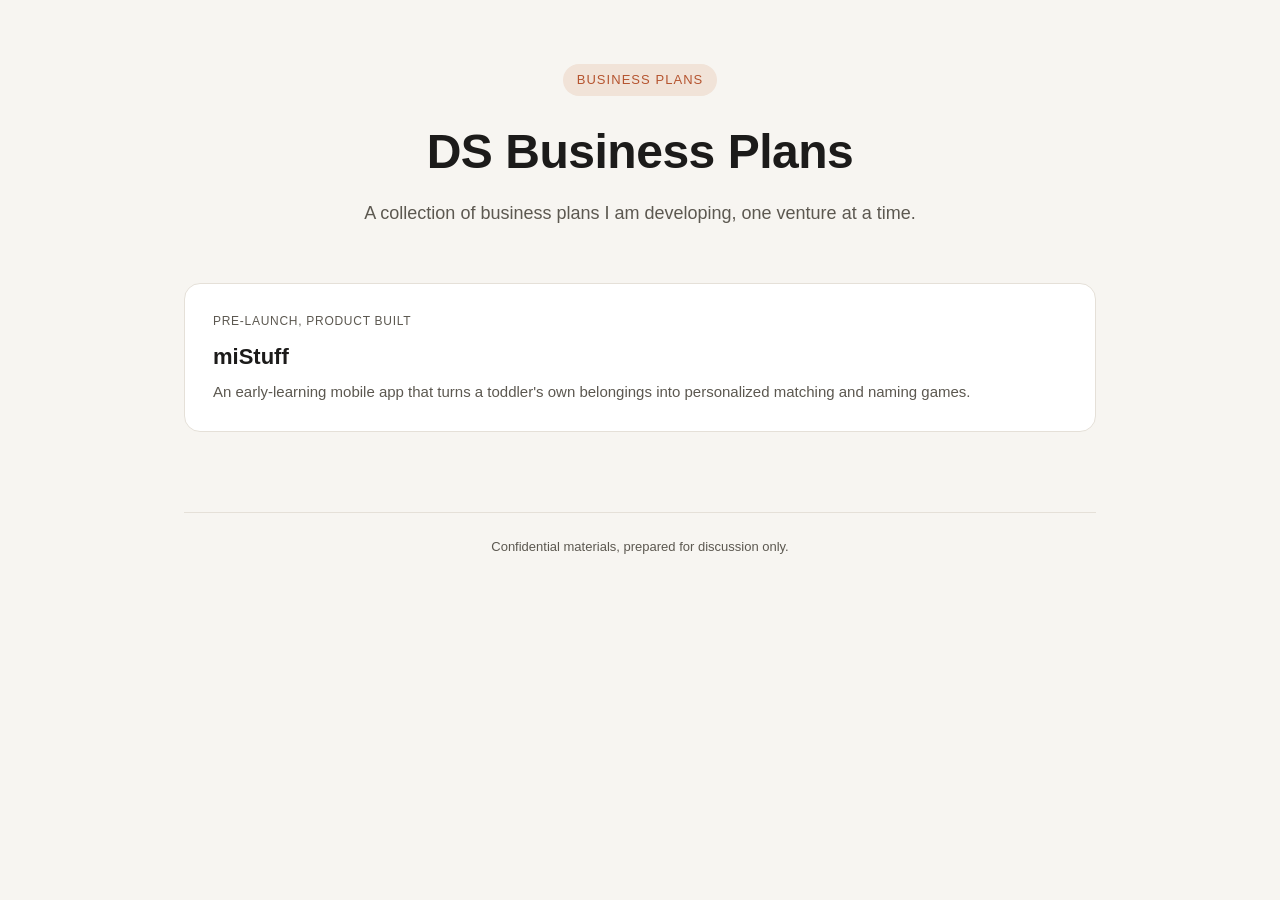
==== index.html @ 38514386 "Add business plans site with miStuff business plan" ====
<!DOCTYPE html>
<html lang="en">
<head>
<meta charset="UTF-8">
<meta name="viewport" content="width=device-width, initial-scale=1.0">
<title>Business Plans - DS Business Plans</title>
<style>
  :root{
    --bg:#f7f5f1;
    --card:#ffffff;
    --ink:#1c1b1a;
    --muted:#5c5850;
    --accent:#b5542f;
    --accent-soft:#f1e3d8;
    --line:#e5e0d8;
  }
  @media (prefers-color-scheme: dark){
    :root{
      --bg:#15140f;
      --card:#1f1d17;
      --ink:#f2efe8;
      --muted:#b3ab9e;
      --accent:#e08659;
      --accent-soft:#3a2a1f;
      --line:#33302a;
    }
  }
  :root[data-theme="light"]{
    --bg:#f7f5f1; --card:#ffffff; --ink:#1c1b1a; --muted:#5c5850;
    --accent:#b5542f; --accent-soft:#f1e3d8; --line:#e5e0d8;
  }
  :root[data-theme="dark"]{
    --bg:#15140f; --card:#1f1d17; --ink:#f2efe8; --muted:#b3ab9e;
    --accent:#e08659; --accent-soft:#3a2a1f; --line:#33302a;
  }
  *{box-sizing:border-box;}
  body{
    margin:0;
    background:var(--bg);
    color:var(--ink);
    font-family:-apple-system,BlinkMacSystemFont,"Segoe UI",Roboto,Helvetica,Arial,sans-serif;
    line-height:1.5;
  }
  .wrap{max-width:960px;margin:0 auto;padding:64px 24px 96px;}
  header.hero{text-align:center;margin-bottom:56px;}
  .badge{
    display:inline-block;
    font-size:13px;
    letter-spacing:.08em;
    text-transform:uppercase;
    color:var(--accent);
    background:var(--accent-soft);
    padding:6px 14px;
    border-radius:999px;
    margin-bottom:20px;
  }
  h1{font-size:clamp(32px,5vw,48px);margin:0 0 12px;letter-spacing:-0.01em;}
  .sub{color:var(--muted);font-size:18px;max-width:560px;margin:0 auto;}
  .grid{display:grid;gap:20px;grid-template-columns:repeat(auto-fit,minmax(260px,1fr));}
  a.plan-card{
    display:block;
    background:var(--card);
    border:1px solid var(--line);
    border-radius:16px;
    padding:28px;
    text-decoration:none;
    color:var(--ink);
    transition:transform .15s ease, border-color .15s ease;
  }
  a.plan-card:hover{transform:translateY(-2px);border-color:var(--accent);}
  .plan-card .status{
    font-size:12px;
    letter-spacing:.06em;
    text-transform:uppercase;
    color:var(--muted);
    margin-bottom:10px;
  }
  .plan-card h2{margin:0 0 8px;font-size:22px;}
  .plan-card p{margin:0;color:var(--muted);font-size:15px;}
  footer{
    margin-top:80px;
    text-align:center;
    color:var(--muted);
    font-size:13px;
    border-top:1px solid var(--line);
    padding-top:24px;
  }
</style>
</head>
<body>
<div class="wrap">
  <header class="hero">
    <span class="badge">Business Plans</span>
    <h1>DS Business Plans</h1>
    <p class="sub">A collection of business plans I am developing, one venture at a time.</p>
  </header>

  <div class="grid">
    <a class="plan-card" href="plans/mistuff/index.html">
      <div class="status">Pre-launch, product built</div>
      <h2>miStuff</h2>
      <p>An early-learning mobile app that turns a toddler's own belongings into personalized matching and naming games.</p>
    </a>
  </div>

  <footer>
    Confidential materials, prepared for discussion only.
  </footer>
</div>
</body>
</html>
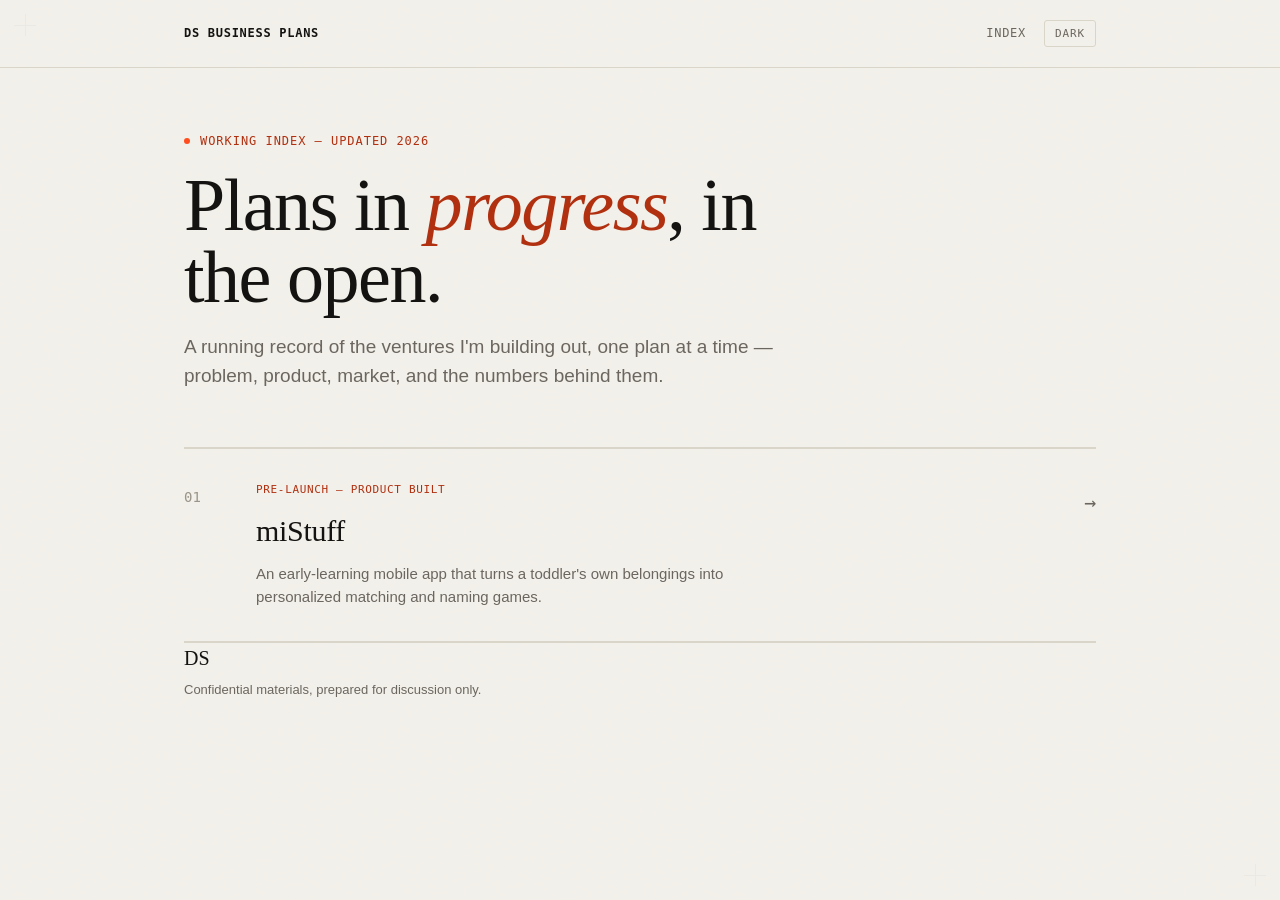
==== commit c793acec: "Redesign site as a dossier/ledger system instead of generic SaaS-card look Replace the rounded-card," ====
--- a/index.html
+++ b/index.html
@@ -3,109 +3,48 @@
 <head>
 <meta charset="UTF-8">
 <meta name="viewport" content="width=device-width, initial-scale=1.0">
-<title>Business Plans - DS Business Plans</title>
-<style>
-  :root{
-    --bg:#f7f5f1;
-    --card:#ffffff;
-    --ink:#1c1b1a;
-    --muted:#5c5850;
-    --accent:#b5542f;
-    --accent-soft:#f1e3d8;
-    --line:#e5e0d8;
-  }
-  @media (prefers-color-scheme: dark){
-    :root{
-      --bg:#15140f;
-      --card:#1f1d17;
-      --ink:#f2efe8;
-      --muted:#b3ab9e;
-      --accent:#e08659;
-      --accent-soft:#3a2a1f;
-      --line:#33302a;
-    }
-  }
-  :root[data-theme="light"]{
-    --bg:#f7f5f1; --card:#ffffff; --ink:#1c1b1a; --muted:#5c5850;
-    --accent:#b5542f; --accent-soft:#f1e3d8; --line:#e5e0d8;
-  }
-  :root[data-theme="dark"]{
-    --bg:#15140f; --card:#1f1d17; --ink:#f2efe8; --muted:#b3ab9e;
-    --accent:#e08659; --accent-soft:#3a2a1f; --line:#33302a;
-  }
-  *{box-sizing:border-box;}
-  body{
-    margin:0;
-    background:var(--bg);
-    color:var(--ink);
-    font-family:-apple-system,BlinkMacSystemFont,"Segoe UI",Roboto,Helvetica,Arial,sans-serif;
-    line-height:1.5;
-  }
-  .wrap{max-width:960px;margin:0 auto;padding:64px 24px 96px;}
-  header.hero{text-align:center;margin-bottom:56px;}
-  .badge{
-    display:inline-block;
-    font-size:13px;
-    letter-spacing:.08em;
-    text-transform:uppercase;
-    color:var(--accent);
-    background:var(--accent-soft);
-    padding:6px 14px;
-    border-radius:999px;
-    margin-bottom:20px;
-  }
-  h1{font-size:clamp(32px,5vw,48px);margin:0 0 12px;letter-spacing:-0.01em;}
-  .sub{color:var(--muted);font-size:18px;max-width:560px;margin:0 auto;}
-  .grid{display:grid;gap:20px;grid-template-columns:repeat(auto-fit,minmax(260px,1fr));}
-  a.plan-card{
-    display:block;
-    background:var(--card);
-    border:1px solid var(--line);
-    border-radius:16px;
-    padding:28px;
-    text-decoration:none;
-    color:var(--ink);
-    transition:transform .15s ease, border-color .15s ease;
-  }
-  a.plan-card:hover{transform:translateY(-2px);border-color:var(--accent);}
-  .plan-card .status{
-    font-size:12px;
-    letter-spacing:.06em;
-    text-transform:uppercase;
-    color:var(--muted);
-    margin-bottom:10px;
-  }
-  .plan-card h2{margin:0 0 8px;font-size:22px;}
-  .plan-card p{margin:0;color:var(--muted);font-size:15px;}
-  footer{
-    margin-top:80px;
-    text-align:center;
-    color:var(--muted);
-    font-size:13px;
-    border-top:1px solid var(--line);
-    padding-top:24px;
-  }
-</style>
+<title>DS Business Plans</title>
+<meta name="description" content="A working index of business plans in development.">
+<link rel="icon" href="data:image/svg+xml,%3Csvg xmlns='http://www.w3.org/2000/svg' viewBox='0 0 32 32'%3E%3Crect width='32' height='32' fill='%23141311'/%3E%3Cpath d='M8 24 L8 8 L16 8 Q24 8 24 16 Q24 24 16 24 Z' fill='none' stroke='%23ff4d1f' stroke-width='2'/%3E%3C/svg%3E">
+<link rel="stylesheet" href="assets/site.css">
 </head>
 <body>
+
+<header class="masthead">
+  <div class="wrap">
+    <a class="brand" href="index.html">DS Business Plans</a>
+    <nav>
+      <span>Index</span>
+      <button class="theme-toggle" data-theme-toggle type="button">Dark</button>
+    </nav>
+  </div>
+</header>
+
 <div class="wrap">
-  <header class="hero">
-    <span class="badge">Business Plans</span>
-    <h1>DS Business Plans</h1>
-    <p class="sub">A collection of business plans I am developing, one venture at a time.</p>
-  </header>
+  <div class="doc-header">
+    <div class="doc-id"><span class="dot"></span> Working index — updated 2026</div>
+    <h1 class="title">Plans in <em>progress</em>, in the open.</h1>
+    <p class="lede">A running record of the ventures I'm building out, one plan at a time — problem, product, market, and the numbers behind them.</p>
+  </div>
 
-  <div class="grid">
-    <a class="plan-card" href="plans/mistuff/index.html">
-      <div class="status">Pre-launch, product built</div>
-      <h2>miStuff</h2>
-      <p>An early-learning mobile app that turns a toddler's own belongings into personalized matching and naming games.</p>
+  <div class="index-list" data-reveal>
+    <a class="index-row" href="plans/mistuff/index.html">
+      <span class="n">01</span>
+      <span>
+        <span class="status">Pre-launch — product built</span>
+        <h2>miStuff</h2>
+        <p>An early-learning mobile app that turns a toddler's own belongings into personalized matching and naming games.</p>
+      </span>
+      <span class="arrow">→</span>
     </a>
   </div>
 
-  <footer>
-    Confidential materials, prepared for discussion only.
+  <footer class="site-footer">
+    <div class="mark">DS</div>
+    <div class="sub">Confidential materials, prepared for discussion only.</div>
   </footer>
 </div>
+
+<script src="assets/site.js"></script>
 </body>
 </html>
--- a/assets/site.css
+++ b/assets/site.css
@@ -0,0 +1,339 @@
+/* DS Business Plans — shared design system
+   A dossier/ledger aesthetic: hairlines, running numerals, monospace metadata.
+   Deliberately avoids soft pill badges, drop-shadow cards and gradient fills. */
+
+:root{
+  --paper:#f2f0ea;
+  --ink:#141311;
+  --muted:#6b6660;
+  --faint:#9a958a;
+  --line:#d9d5c9;
+  --surface:#ffffff;
+  --accent:#ff4d1f;
+  --accent-text:#b03010;
+  --accent-ink:#fff7f2;
+  --radius:3px;
+  --font-display:ui-serif,"Iowan Old Style","Palatino Linotype","Book Antiqua",Georgia,serif;
+  --font-body:-apple-system,BlinkMacSystemFont,"Segoe UI",Helvetica,Arial,sans-serif;
+  --font-mono:ui-monospace,"SF Mono","Cascadia Mono","Roboto Mono",Menlo,Consolas,monospace;
+  color-scheme:light;
+}
+@media (prefers-color-scheme:dark){
+  :root{
+    --paper:#0b0b0a; --ink:#f0eee7; --muted:#8e897d; --faint:#5c584e;
+    --line:#28251f; --surface:#131210; --accent:#ff6a3d; --accent-text:#ff6a3d; --accent-ink:#1a0d07;
+    color-scheme:dark;
+  }
+}
+:root[data-theme="light"]{
+  --paper:#f2f0ea; --ink:#141311; --muted:#6b6660; --faint:#9a958a;
+  --line:#d9d5c9; --surface:#ffffff; --accent:#ff4d1f; --accent-text:#b03010; --accent-ink:#fff7f2;
+  color-scheme:light;
+}
+:root[data-theme="dark"]{
+  --paper:#0b0b0a; --ink:#f0eee7; --muted:#8e897d; --faint:#5c584e;
+  --line:#28251f; --surface:#131210; --accent:#ff6a3d; --accent-text:#ff6a3d; --accent-ink:#1a0d07;
+  color-scheme:dark;
+}
+
+*{box-sizing:border-box;}
+html{-webkit-text-size-adjust:100%;}
+body{
+  margin:0;
+  background-color:var(--paper);
+  background-image:url("data:image/svg+xml,%3Csvg xmlns='http://www.w3.org/2000/svg' width='180' height='180'%3E%3Cfilter id='n'%3E%3CfeTurbulence type='fractalNoise' baseFrequency='0.85' numOctaves='2' stitchTiles='stitch'/%3E%3CfeColorMatrix type='matrix' values='0 0 0 0 0 0 0 0 0 0 0 0 0 0 0 0 0 0 0.045 0'/%3E%3C/filter%3E%3Crect width='100%25' height='100%25' filter='url(%23n)'/%3E%3C/svg%3E");
+  background-blend-mode:overlay;
+  color:var(--ink);
+  font-family:var(--font-body);
+  line-height:1.55;
+  -webkit-font-smoothing:antialiased;
+}
+body::before,body::after{
+  content:"";
+  position:fixed;
+  width:22px;height:22px;
+  pointer-events:none;
+  z-index:80;
+  mix-blend-mode:difference;
+  background:
+    linear-gradient(var(--ink),var(--ink)) center/100% 1px no-repeat,
+    linear-gradient(90deg,var(--ink),var(--ink)) center/1px 100% no-repeat;
+  opacity:.35;
+}
+body::before{top:14px;left:14px;}
+body::after{bottom:14px;right:14px;}
+@media (max-width:640px){ body::before,body::after{display:none;} }
+
+a{color:inherit;}
+::selection{background:var(--accent);color:var(--accent-ink);}
+
+.wrap{max-width:960px;margin:0 auto;padding:0 24px;}
+
+/* ---------- masthead ---------- */
+.masthead{
+  border-bottom:1px solid var(--line);
+}
+.masthead .wrap{
+  display:flex;align-items:center;justify-content:space-between;gap:16px;
+  padding-top:20px;padding-bottom:20px;
+  font-family:var(--font-mono);font-size:12px;letter-spacing:.06em;text-transform:uppercase;
+  color:var(--muted);
+}
+.masthead .brand{color:var(--ink);text-decoration:none;font-weight:600;}
+.masthead .brand:hover{color:var(--accent-text);}
+.masthead nav{display:flex;align-items:center;gap:18px;}
+.masthead nav a{text-decoration:none;color:var(--muted);}
+.masthead nav a:hover{color:var(--accent-text);}
+
+.theme-toggle{
+  font-family:var(--font-mono);font-size:11px;letter-spacing:.08em;text-transform:uppercase;
+  background:none;border:1px solid var(--line);color:var(--muted);
+  padding:6px 10px;border-radius:var(--radius);cursor:pointer;
+}
+.theme-toggle:hover{border-color:var(--accent-text);color:var(--accent-text);}
+
+/* ---------- doc header / hero ---------- */
+.doc-header{padding:64px 0 56px;border-bottom:1px solid var(--line);}
+.doc-id{
+  font-family:var(--font-mono);font-size:12px;letter-spacing:.08em;text-transform:uppercase;
+  color:var(--accent-text);margin-bottom:18px;display:flex;gap:10px;align-items:center;flex-wrap:wrap;
+}
+.doc-id .dot{width:6px;height:6px;background:var(--accent);border-radius:50%;display:inline-block;}
+h1.title{
+  font-family:var(--font-display);
+  font-weight:500;
+  font-size:clamp(38px,7vw,74px);
+  line-height:.98;
+  letter-spacing:-0.02em;
+  margin:0 0 18px;
+  max-width:16ch;
+}
+h1.title em{font-style:italic;color:var(--accent-text);}
+.lede{
+  font-size:clamp(16px,2vw,19px);color:var(--muted);max-width:56ch;margin:0;
+}
+.tagline{
+  font-family:var(--font-display);font-style:italic;font-weight:400;
+  font-size:clamp(19px,2.6vw,25px);margin:20px 0 16px;color:var(--ink);
+}
+.meta-row{
+  display:flex;flex-wrap:wrap;gap:8px 22px;margin-top:28px;
+  font-family:var(--font-mono);font-size:12px;color:var(--muted);letter-spacing:.02em;
+}
+.meta-row span{white-space:nowrap;}
+
+/* ---------- index list (homepage) ---------- */
+.index-list{border-top:1px solid var(--line);}
+a.index-row{
+  display:grid;grid-template-columns:52px 1fr auto;gap:20px;align-items:start;
+  padding:32px 0;border-bottom:1px solid var(--line);
+  text-decoration:none;color:var(--ink);
+  transition:background-color .15s ease, padding-left .15s ease;
+}
+a.index-row:hover{background:var(--surface);padding-left:8px;}
+a.index-row .n{
+  font-family:var(--font-mono);color:var(--faint);font-size:14px;padding-top:6px;
+}
+a.index-row h2{
+  font-family:var(--font-display);font-weight:500;font-size:clamp(22px,3vw,30px);
+  margin:0 0 8px;letter-spacing:-0.01em;
+}
+a.index-row .status{
+  font-family:var(--font-mono);font-size:11px;letter-spacing:.06em;text-transform:uppercase;
+  color:var(--accent-text);margin-bottom:10px;display:block;
+}
+a.index-row p{margin:0;color:var(--muted);font-size:15px;max-width:60ch;}
+a.index-row .arrow{
+  font-family:var(--font-mono);color:var(--muted);font-size:20px;padding-top:6px;
+  transition:transform .15s ease;
+}
+a.index-row:hover .arrow{transform:translateX(4px);color:var(--accent-text);}
+
+/* ---------- back link ---------- */
+a.back{
+  font-family:var(--font-mono);font-size:12px;letter-spacing:.05em;text-transform:uppercase;
+  color:var(--muted);text-decoration:none;display:inline-flex;gap:8px;align-items:center;
+}
+a.back:hover{color:var(--accent-text);}
+
+/* ---------- stat strip ---------- */
+.stat-strip{
+  display:grid;grid-template-columns:repeat(auto-fit,minmax(160px,1fr));
+  border-top:1px solid var(--line);border-bottom:1px solid var(--line);
+  margin:0;
+}
+.stat-strip .stat{
+  padding:24px 20px;border-left:1px solid var(--line);
+}
+.stat-strip .stat:first-child{border-left:none;}
+.stat .num{font-family:var(--font-display);font-size:26px;color:var(--accent-text);}
+.stat .label{font-size:12.5px;color:var(--muted);margin-top:8px;line-height:1.4;}
+
+/* ---------- numbered sections ---------- */
+.doc{counter-reset:sec;}
+.doc > section{
+  counter-increment:sec;
+  display:grid;grid-template-columns:64px 1fr;gap:28px;
+  padding:56px 0;border-bottom:1px solid var(--line);
+}
+.doc > section::before{
+  content:counter(sec,decimal-leading-zero);
+  font-family:var(--font-mono);font-size:13px;color:var(--faint);
+  padding-top:6px;
+}
+@media (max-width:680px){
+  .doc > section{grid-template-columns:1fr;gap:12px;}
+  .doc > section::before{padding-top:0;}
+}
+.kicker{
+  font-family:var(--font-mono);font-size:12px;letter-spacing:.08em;text-transform:uppercase;
+  color:var(--accent-text);margin-bottom:10px;
+}
+section > h2{
+  font-family:var(--font-display);font-weight:500;
+  font-size:clamp(23px,3.2vw,32px);margin:0 0 18px;letter-spacing:-0.01em;max-width:22ch;
+}
+section > p.intro{color:var(--muted);font-size:16px;max-width:70ch;margin-bottom:26px;}
+
+/* ---------- plain hairline grid (replaces shadow cards) ---------- */
+.grid-plain{
+  display:grid;grid-template-columns:repeat(auto-fit,minmax(230px,1fr));
+  border-top:1px solid var(--line);border-left:1px solid var(--line);
+}
+.grid-plain .cell{
+  border-right:1px solid var(--line);border-bottom:1px solid var(--line);
+  padding:22px 24px;
+}
+.grid-plain .cell h3{
+  font-family:var(--font-mono);font-size:12.5px;letter-spacing:.03em;text-transform:uppercase;
+  color:var(--ink);margin:0 0 10px;
+}
+.grid-plain .cell p{margin:0;color:var(--muted);font-size:14.5px;}
+
+/* ---------- numbered steps / timeline ---------- */
+.steps{border-top:1px solid var(--line);}
+.step{
+  display:grid;grid-template-columns:40px 1fr;gap:18px;
+  padding:22px 0;border-bottom:1px solid var(--line);
+}
+.step .n{
+  font-family:var(--font-mono);font-size:13px;color:var(--accent-text);padding-top:2px;
+}
+.step h3{margin:0 0 6px;font-size:16px;font-weight:600;}
+.step p{margin:0;color:var(--muted);font-size:14.5px;}
+
+.callout{
+  border-left:2px solid var(--accent);
+  padding:4px 0 4px 20px;
+  font-size:14.5px;color:var(--ink);margin-top:24px;
+}
+.callout strong{
+  font-family:var(--font-mono);font-size:11px;letter-spacing:.05em;text-transform:uppercase;
+  color:var(--accent-text);display:block;margin-bottom:6px;
+}
+
+/* ---------- tables ---------- */
+.table-scroll{overflow-x:auto;border:1px solid var(--line);}
+table{width:100%;border-collapse:collapse;font-size:14px;background:var(--surface);}
+th,td{padding:13px 16px;text-align:left;border-bottom:1px solid var(--line);white-space:nowrap;}
+th{
+  font-family:var(--font-mono);font-size:11px;letter-spacing:.05em;text-transform:uppercase;
+  font-weight:600;color:var(--muted);border-bottom:1px solid var(--line);
+}
+tr:last-child td{border-bottom:none;}
+td:first-child,th:first-child{padding-left:20px;}
+.note{font-size:13px;color:var(--muted);margin-top:16px;}
+
+/* ---------- pricing ---------- */
+.pricing-grid{
+  display:grid;grid-template-columns:repeat(auto-fit,minmax(230px,1fr));
+  border-top:1px solid var(--line);border-left:1px solid var(--line);
+}
+.price-card{
+  border-right:1px solid var(--line);border-bottom:1px solid var(--line);
+  padding:26px 24px;position:relative;
+}
+.price-card.featured{box-shadow:inset 0 2px 0 0 var(--accent);}
+.price-card .tag{
+  font-family:var(--font-mono);font-size:10.5px;letter-spacing:.06em;text-transform:uppercase;
+  color:var(--accent-text);margin-bottom:12px;display:block;
+}
+.price-card h3{margin:0 0 4px;font-size:17px;font-family:var(--font-display);font-weight:500;}
+.price-card .price{font-family:var(--font-mono);font-size:18px;margin-bottom:16px;color:var(--ink);}
+.price-card ul{margin:0 0 16px;padding-left:0;list-style:none;color:var(--muted);font-size:13.5px;}
+.price-card ul li{margin-bottom:8px;padding-left:16px;position:relative;}
+.price-card ul li::before{content:"—";position:absolute;left:0;color:var(--faint);}
+.price-card .goal{font-size:12.5px;color:var(--muted);border-top:1px solid var(--line);padding-top:12px;}
+
+/* ---------- go-to-market columns ---------- */
+.gtm-cols{display:grid;grid-template-columns:repeat(auto-fit,minmax(260px,1fr));gap:32px;}
+.gtm-cols h3{
+  font-family:var(--font-mono);font-size:12px;letter-spacing:.05em;text-transform:uppercase;
+  margin:0 0 14px;color:var(--accent-text);
+}
+.gtm-cols ul{margin:0;padding-left:0;list-style:none;color:var(--muted);font-size:14.5px;}
+.gtm-cols ul li{margin-bottom:12px;padding-left:16px;position:relative;}
+.gtm-cols ul li::before{content:"—";position:absolute;left:0;color:var(--faint);}
+
+.metrics-grid{
+  display:grid;grid-template-columns:repeat(auto-fit,minmax(160px,1fr));
+  margin-top:32px;border-top:1px solid var(--line);
+}
+.metric{padding:18px 0;border-bottom:1px solid var(--line);}
+.metric .label{
+  font-family:var(--font-mono);font-size:11.5px;letter-spacing:.04em;text-transform:uppercase;
+  color:var(--accent-text);margin-bottom:6px;
+}
+.metric p{margin:0;font-size:13.5px;color:var(--muted);}
+
+/* ---------- roadmap ---------- */
+.roadmap{position:relative;border-left:1px solid var(--line);margin-left:6px;}
+.phase{padding:4px 0 32px 28px;position:relative;}
+.phase::before{
+  content:"";position:absolute;left:-5px;top:6px;width:9px;height:9px;
+  background:var(--paper);border:1px solid var(--accent);border-radius:50%;
+}
+.phase .when{
+  font-family:var(--font-mono);font-weight:600;color:var(--accent-text);font-size:13px;
+}
+.phase .status-tag{font-size:11.5px;color:var(--muted);margin-left:10px;text-transform:uppercase;letter-spacing:.04em;}
+.phase h3{margin:8px 0 6px;font-size:16px;}
+.phase p{margin:0;color:var(--muted);font-size:14.5px;}
+
+/* ---------- risks ---------- */
+.risk-grid{border-top:1px solid var(--line);}
+.risk{padding:22px 0;border-bottom:1px solid var(--line);}
+.risk h3{margin:0 0 8px;font-size:16px;display:flex;gap:12px;align-items:baseline;flex-wrap:wrap;}
+.risk .sev{
+  font-family:var(--font-mono);font-size:10.5px;font-weight:600;letter-spacing:.04em;
+  color:var(--accent-text);text-transform:uppercase;
+}
+.risk .sev::before{content:"[ ";}
+.risk .sev::after{content:" ]";}
+.risk p{margin:0;color:var(--muted);font-size:14.5px;}
+
+.bottom-line{
+  border-top:2px solid var(--accent);padding-top:22px;font-size:16px;margin-top:8px;
+}
+.bottom-line strong{
+  font-family:var(--font-mono);font-size:11px;letter-spacing:.05em;text-transform:uppercase;
+  color:var(--accent-text);display:block;margin-bottom:8px;
+}
+
+/* ---------- footer ---------- */
+footer.site-footer{border-top:1px solid var(--line);margin-top:0;}
+footer.site-footer .wrap{padding:40px 24px 56px;}
+footer.site-footer .mark{
+  font-family:var(--font-display);font-size:20px;margin-bottom:6px;
+}
+footer.site-footer .sub{color:var(--muted);font-size:13px;}
+footer.site-footer .fine{
+  max-width:70ch;font-size:12px;line-height:1.7;color:var(--faint);margin-top:20px;
+  font-family:var(--font-mono);
+}
+
+/* ---------- scroll reveal ---------- */
+@media (prefers-reduced-motion:no-preference){
+  [data-reveal]{transform:translateY(10px);transition:transform .5s ease;}
+  [data-reveal].in-view{transform:none;}
+}
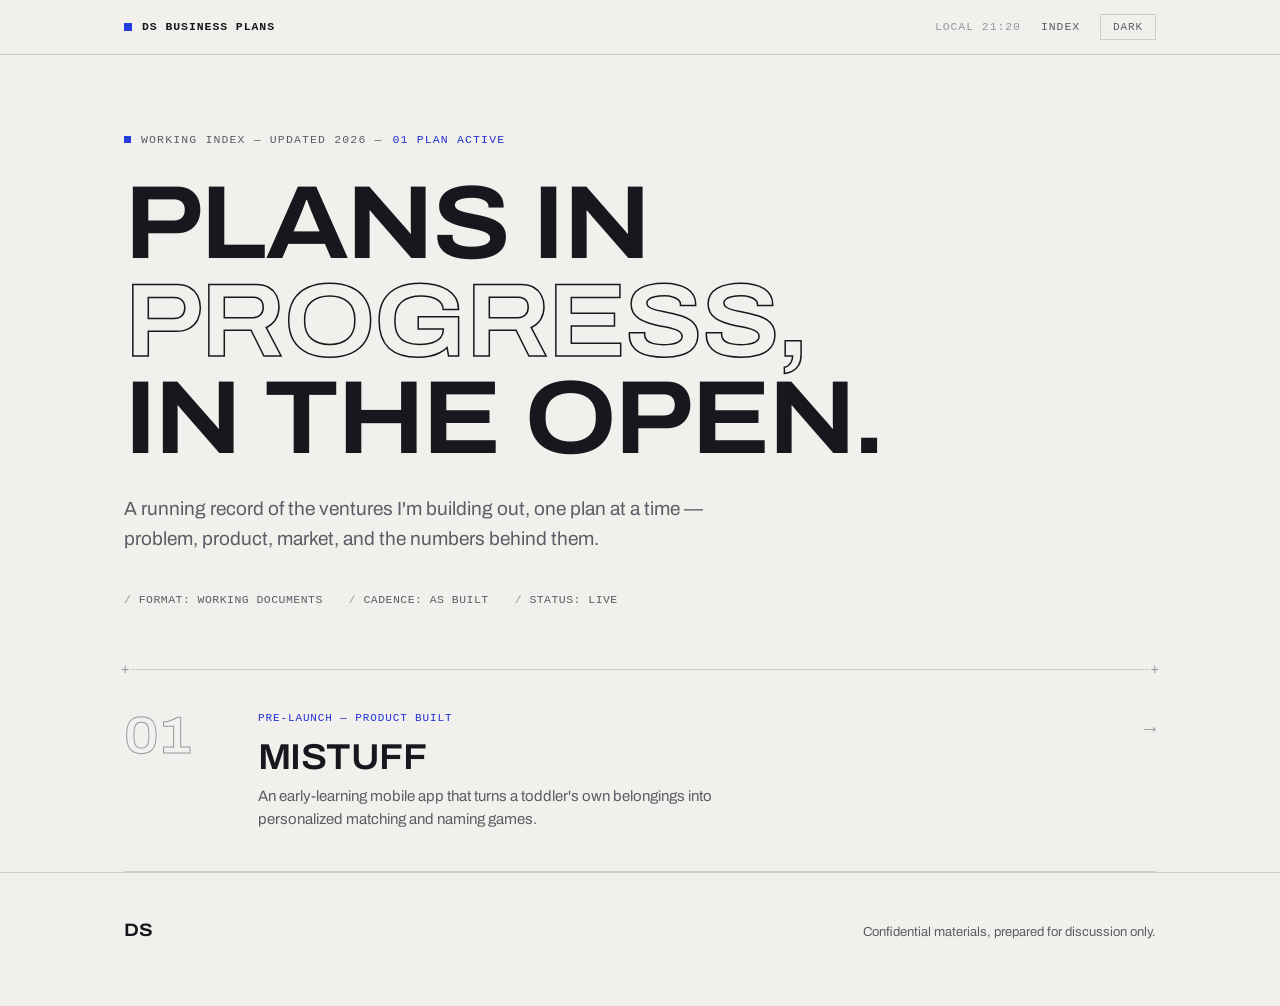
==== commit 998d888e: "Redesign site with a precision-instrument aesthetic Replace the paper-dossier look with a forward-le" ====
--- a/index.html
+++ b/index.html
@@ -5,15 +5,21 @@
 <meta name="viewport" content="width=device-width, initial-scale=1.0">
 <title>DS Business Plans</title>
 <meta name="description" content="A working index of business plans in development.">
-<link rel="icon" href="data:image/svg+xml,%3Csvg xmlns='http://www.w3.org/2000/svg' viewBox='0 0 32 32'%3E%3Crect width='32' height='32' fill='%23141311'/%3E%3Cpath d='M8 24 L8 8 L16 8 Q24 8 24 16 Q24 24 16 24 Z' fill='none' stroke='%23ff4d1f' stroke-width='2'/%3E%3C/svg%3E">
+<link rel="icon" href="data:image/svg+xml,%3Csvg xmlns='http://www.w3.org/2000/svg' viewBox='0 0 32 32'%3E%3Crect width='32' height='32' fill='%23101116'/%3E%3Cpath d='M8 24 L8 8 L16 8 Q24 8 24 16 Q24 24 16 24 Z' fill='none' stroke='%237f8bff' stroke-width='2'/%3E%3C/svg%3E">
+<link rel="preconnect" href="https://fonts.googleapis.com">
+<link rel="preconnect" href="https://fonts.gstatic.com" crossorigin>
+<link rel="stylesheet" href="https://fonts.googleapis.com/css2?family=Archivo:ital,wdth,wght@0,62..125,100..900;1,62..125,100..900&display=swap">
 <link rel="stylesheet" href="assets/site.css">
 </head>
 <body>
+
+<div class="progress" aria-hidden="true"></div>
 
 <header class="masthead">
   <div class="wrap">
     <a class="brand" href="index.html">DS Business Plans</a>
     <nav>
+      <span class="clock" data-clock aria-hidden="true"></span>
       <span>Index</span>
       <button class="theme-toggle" data-theme-toggle type="button">Dark</button>
     </nav>
@@ -22,28 +28,35 @@
 
 <div class="wrap">
   <div class="doc-header">
-    <div class="doc-id"><span class="dot"></span> Working index — updated 2026</div>
-    <h1 class="title">Plans in <em>progress</em>, in the open.</h1>
+    <div class="doc-id"><span class="dot"></span> Working index — updated 2026 — <em>01 plan active</em></div>
+    <h1 class="title">Plans in <span class="ghost">progress,</span> in the open.</h1>
     <p class="lede">A running record of the ventures I'm building out, one plan at a time — problem, product, market, and the numbers behind them.</p>
+    <div class="meta-row">
+      <span>Format: working documents</span>
+      <span>Cadence: as built</span>
+      <span>Status: live</span>
+    </div>
   </div>
 
   <div class="index-list" data-reveal>
     <a class="index-row" href="plans/mistuff/index.html">
-      <span class="n">01</span>
+      <span class="n" aria-hidden="true">01</span>
       <span>
         <span class="status">Pre-launch — product built</span>
         <h2>miStuff</h2>
         <p>An early-learning mobile app that turns a toddler's own belongings into personalized matching and naming games.</p>
       </span>
-      <span class="arrow">→</span>
+      <span class="arrow" aria-hidden="true">→</span>
     </a>
   </div>
+</div>
 
-  <footer class="site-footer">
+<footer class="site-footer">
+  <div class="wrap">
     <div class="mark">DS</div>
     <div class="sub">Confidential materials, prepared for discussion only.</div>
-  </footer>
-</div>
+  </div>
+</footer>
 
 <script src="assets/site.js"></script>
 </body>
--- a/assets/site.css
+++ b/assets/site.css
@@ -1,248 +1,386 @@
-/* DS Business Plans — shared design system
-   A dossier/ledger aesthetic: hairlines, running numerals, monospace metadata.
-   Deliberately avoids soft pill badges, drop-shadow cards and gradient fills. */
+/* DS Business Plans — design system v3
+   "Instrument" aesthetic: bone/graphite surfaces, one ultramarine signal color,
+   width-axis grotesk display type, hairline structure, monospace telemetry.
+   No gradients-as-decoration, no drop-shadow cards, no pills, no emoji. */
 
 :root{
-  --paper:#f2f0ea;
-  --ink:#141311;
-  --muted:#6b6660;
-  --faint:#9a958a;
-  --line:#d9d5c9;
-  --surface:#ffffff;
-  --accent:#ff4d1f;
-  --accent-text:#b03010;
-  --accent-ink:#fff7f2;
-  --radius:3px;
-  --font-display:ui-serif,"Iowan Old Style","Palatino Linotype","Book Antiqua",Georgia,serif;
-  --font-body:-apple-system,BlinkMacSystemFont,"Segoe UI",Helvetica,Arial,sans-serif;
+  --bg:oklch(95.5% 0.006 95);
+  --ink:oklch(21% 0.012 275);
+  --muted:oklch(48% 0.014 275);
+  --faint:oklch(68% 0.012 275);
+  --line:color-mix(in oklab, oklch(21% 0.012 275) 16%, transparent);
+  --surface:oklch(98% 0.004 95);
+  --accent:oklch(47% 0.24 268);
+  --accent-text:oklch(44% 0.24 268);
+  --accent-contrast:oklch(97% 0.01 268);
+  --font-display:"Archivo",-apple-system,BlinkMacSystemFont,"Segoe UI",Helvetica,Arial,sans-serif;
+  --font-body:"Archivo",-apple-system,BlinkMacSystemFont,"Segoe UI",Helvetica,Arial,sans-serif;
   --font-mono:ui-monospace,"SF Mono","Cascadia Mono","Roboto Mono",Menlo,Consolas,monospace;
   color-scheme:light;
 }
 @media (prefers-color-scheme:dark){
   :root{
-    --paper:#0b0b0a; --ink:#f0eee7; --muted:#8e897d; --faint:#5c584e;
-    --line:#28251f; --surface:#131210; --accent:#ff6a3d; --accent-text:#ff6a3d; --accent-ink:#1a0d07;
+    --bg:oklch(17% 0.012 272);
+    --ink:oklch(92% 0.006 95);
+    --muted:oklch(66% 0.012 275);
+    --faint:oklch(46% 0.012 275);
+    --line:color-mix(in oklab, oklch(92% 0.006 95) 16%, transparent);
+    --surface:oklch(21% 0.012 272);
+    --accent:oklch(66% 0.19 272);
+    --accent-text:oklch(72% 0.16 272);
+    --accent-contrast:oklch(15% 0.02 272);
     color-scheme:dark;
   }
 }
 :root[data-theme="light"]{
-  --paper:#f2f0ea; --ink:#141311; --muted:#6b6660; --faint:#9a958a;
-  --line:#d9d5c9; --surface:#ffffff; --accent:#ff4d1f; --accent-text:#b03010; --accent-ink:#fff7f2;
+  --bg:oklch(95.5% 0.006 95);
+  --ink:oklch(21% 0.012 275);
+  --muted:oklch(48% 0.014 275);
+  --faint:oklch(68% 0.012 275);
+  --line:color-mix(in oklab, oklch(21% 0.012 275) 16%, transparent);
+  --surface:oklch(98% 0.004 95);
+  --accent:oklch(47% 0.24 268);
+  --accent-text:oklch(44% 0.24 268);
+  --accent-contrast:oklch(97% 0.01 268);
   color-scheme:light;
 }
 :root[data-theme="dark"]{
-  --paper:#0b0b0a; --ink:#f0eee7; --muted:#8e897d; --faint:#5c584e;
-  --line:#28251f; --surface:#131210; --accent:#ff6a3d; --accent-text:#ff6a3d; --accent-ink:#1a0d07;
+  --bg:oklch(17% 0.012 272);
+  --ink:oklch(92% 0.006 95);
+  --muted:oklch(66% 0.012 275);
+  --faint:oklch(46% 0.012 275);
+  --line:color-mix(in oklab, oklch(92% 0.006 95) 16%, transparent);
+  --surface:oklch(21% 0.012 272);
+  --accent:oklch(66% 0.19 272);
+  --accent-text:oklch(72% 0.16 272);
+  --accent-contrast:oklch(15% 0.02 272);
   color-scheme:dark;
 }
 
+@view-transition{ navigation:auto; }
+
 *{box-sizing:border-box;}
-html{-webkit-text-size-adjust:100%;}
+html{-webkit-text-size-adjust:100%;scroll-behavior:smooth;}
+@media (prefers-reduced-motion:reduce){ html{scroll-behavior:auto;} }
 body{
   margin:0;
-  background-color:var(--paper);
-  background-image:url("data:image/svg+xml,%3Csvg xmlns='http://www.w3.org/2000/svg' width='180' height='180'%3E%3Cfilter id='n'%3E%3CfeTurbulence type='fractalNoise' baseFrequency='0.85' numOctaves='2' stitchTiles='stitch'/%3E%3CfeColorMatrix type='matrix' values='0 0 0 0 0 0 0 0 0 0 0 0 0 0 0 0 0 0 0.045 0'/%3E%3C/filter%3E%3Crect width='100%25' height='100%25' filter='url(%23n)'/%3E%3C/svg%3E");
-  background-blend-mode:overlay;
+  background:var(--bg);
   color:var(--ink);
   font-family:var(--font-body);
+  font-size:15.5px;
   line-height:1.55;
   -webkit-font-smoothing:antialiased;
-}
-body::before,body::after{
-  content:"";
-  position:fixed;
-  width:22px;height:22px;
-  pointer-events:none;
-  z-index:80;
-  mix-blend-mode:difference;
-  background:
-    linear-gradient(var(--ink),var(--ink)) center/100% 1px no-repeat,
-    linear-gradient(90deg,var(--ink),var(--ink)) center/1px 100% no-repeat;
-  opacity:.35;
-}
-body::before{top:14px;left:14px;}
-body::after{bottom:14px;right:14px;}
-@media (max-width:640px){ body::before,body::after{display:none;} }
-
+  text-rendering:optimizeLegibility;
+}
 a{color:inherit;}
-::selection{background:var(--accent);color:var(--accent-ink);}
-
-.wrap{max-width:960px;margin:0 auto;padding:0 24px;}
+::selection{background:var(--accent);color:var(--accent-contrast);}
+:focus-visible{outline:2px solid var(--accent);outline-offset:3px;}
+h1,h2,h3{text-wrap:balance;}
+p{text-wrap:pretty;}
+
+.wrap{max-width:1080px;margin:0 auto;padding:0 24px;}
+
+/* ---------- scroll progress (CSS scroll-driven, cosmetic) ---------- */
+.progress{
+  position:fixed;top:0;left:0;right:0;height:2px;z-index:100;
+  background:var(--accent);
+  transform-origin:0 50%;
+  transform:scaleX(0);
+}
+@supports (animation-timeline: scroll()){
+  .progress{
+    animation:progress-grow linear both;
+    animation-timeline:scroll(root);
+  }
+  @keyframes progress-grow{ from{transform:scaleX(0);} to{transform:scaleX(1);} }
+}
 
 /* ---------- masthead ---------- */
 .masthead{
+  position:sticky;top:0;z-index:90;
+  background:var(--bg);
   border-bottom:1px solid var(--line);
 }
 .masthead .wrap{
   display:flex;align-items:center;justify-content:space-between;gap:16px;
-  padding-top:20px;padding-bottom:20px;
-  font-family:var(--font-mono);font-size:12px;letter-spacing:.06em;text-transform:uppercase;
+  padding-top:14px;padding-bottom:14px;
+  font-family:var(--font-mono);font-size:11.5px;letter-spacing:.08em;text-transform:uppercase;
   color:var(--muted);
 }
-.masthead .brand{color:var(--ink);text-decoration:none;font-weight:600;}
+.masthead .brand{
+  color:var(--ink);text-decoration:none;font-weight:600;
+  display:inline-flex;align-items:center;gap:10px;
+}
+.masthead .brand::before{
+  content:"";width:8px;height:8px;background:var(--accent);
+  display:inline-block;
+}
 .masthead .brand:hover{color:var(--accent-text);}
-.masthead nav{display:flex;align-items:center;gap:18px;}
+.masthead nav{display:flex;align-items:center;gap:20px;}
 .masthead nav a{text-decoration:none;color:var(--muted);}
 .masthead nav a:hover{color:var(--accent-text);}
+.masthead .clock{color:var(--faint);font-variant-numeric:tabular-nums;}
+@media (max-width:560px){ .masthead .clock{display:none;} }
 
 .theme-toggle{
   font-family:var(--font-mono);font-size:11px;letter-spacing:.08em;text-transform:uppercase;
   background:none;border:1px solid var(--line);color:var(--muted);
-  padding:6px 10px;border-radius:var(--radius);cursor:pointer;
-}
-.theme-toggle:hover{border-color:var(--accent-text);color:var(--accent-text);}
+  padding:6px 12px;border-radius:0;cursor:pointer;
+}
+.theme-toggle:hover{border-color:var(--accent);color:var(--accent-text);}
 
 /* ---------- doc header / hero ---------- */
-.doc-header{padding:64px 0 56px;border-bottom:1px solid var(--line);}
+.doc-header{
+  position:relative;
+  padding:76px 0 60px;
+  border-bottom:1px solid var(--line);
+}
+.doc-header::before,.doc-header::after{
+  content:"+";
+  position:absolute;bottom:-0.72em;
+  font-family:var(--font-mono);font-size:14px;line-height:1;
+  color:var(--faint);
+  background:var(--bg);
+  padding:2px;
+}
+.doc-header::before{left:-5px;}
+.doc-header::after{right:-5px;}
+
 .doc-id{
-  font-family:var(--font-mono);font-size:12px;letter-spacing:.08em;text-transform:uppercase;
-  color:var(--accent-text);margin-bottom:18px;display:flex;gap:10px;align-items:center;flex-wrap:wrap;
-}
-.doc-id .dot{width:6px;height:6px;background:var(--accent);border-radius:50%;display:inline-block;}
+  font-family:var(--font-mono);font-size:11.5px;letter-spacing:.1em;text-transform:uppercase;
+  color:var(--muted);margin-bottom:26px;
+  display:flex;gap:10px;align-items:center;flex-wrap:wrap;
+}
+.doc-id .dot{
+  width:7px;height:7px;background:var(--accent);display:inline-block;
+}
+@media (prefers-reduced-motion:no-preference){
+  .doc-id .dot{animation:pulse 2.4s ease-in-out infinite;}
+  @keyframes pulse{ 0%,100%{opacity:1;} 50%{opacity:.25;} }
+}
+.doc-id em{font-style:normal;color:var(--accent-text);}
+
 h1.title{
   font-family:var(--font-display);
-  font-weight:500;
-  font-size:clamp(38px,7vw,74px);
-  line-height:.98;
-  letter-spacing:-0.02em;
-  margin:0 0 18px;
-  max-width:16ch;
-}
-h1.title em{font-style:italic;color:var(--accent-text);}
+  font-weight:640;
+  font-stretch:112%;
+  font-size:clamp(44px,8.5vw,104px);
+  line-height:.94;
+  letter-spacing:-0.025em;
+  text-transform:uppercase;
+  margin:0 0 26px;
+  max-width:14ch;
+}
+h1.title .ghost{
+  color:transparent;
+  -webkit-text-stroke:1.5px var(--ink);
+}
+h1.title .signal{color:var(--accent-text);}
 .lede{
-  font-size:clamp(16px,2vw,19px);color:var(--muted);max-width:56ch;margin:0;
+  font-size:clamp(16px,2vw,19px);color:var(--muted);max-width:54ch;margin:0;
+  line-height:1.6;
 }
 .tagline{
-  font-family:var(--font-display);font-style:italic;font-weight:400;
-  font-size:clamp(19px,2.6vw,25px);margin:20px 0 16px;color:var(--ink);
+  font-family:var(--font-display);font-style:italic;font-weight:420;
+  font-stretch:100%;text-transform:none;
+  font-size:clamp(19px,2.6vw,26px);margin:0 0 18px;color:var(--accent-text);
+  letter-spacing:-0.01em;
 }
 .meta-row{
-  display:flex;flex-wrap:wrap;gap:8px 22px;margin-top:28px;
-  font-family:var(--font-mono);font-size:12px;color:var(--muted);letter-spacing:.02em;
+  display:flex;flex-wrap:wrap;gap:8px 26px;margin-top:36px;
+  font-family:var(--font-mono);font-size:11.5px;color:var(--muted);letter-spacing:.04em;
+  text-transform:uppercase;
 }
 .meta-row span{white-space:nowrap;}
+.meta-row span::before{content:"/ ";color:var(--faint);}
 
 /* ---------- index list (homepage) ---------- */
-.index-list{border-top:1px solid var(--line);}
+.index-list{counter-reset:plan;}
 a.index-row{
-  display:grid;grid-template-columns:52px 1fr auto;gap:20px;align-items:start;
-  padding:32px 0;border-bottom:1px solid var(--line);
+  counter-increment:plan;
+  display:grid;grid-template-columns:minmax(72px,110px) 1fr auto;gap:24px;align-items:start;
+  padding:40px 0;border-bottom:1px solid var(--line);
   text-decoration:none;color:var(--ink);
-  transition:background-color .15s ease, padding-left .15s ease;
-}
-a.index-row:hover{background:var(--surface);padding-left:8px;}
+  transition:background-color .18s ease,color .18s ease;
+}
 a.index-row .n{
-  font-family:var(--font-mono);color:var(--faint);font-size:14px;padding-top:6px;
+  font-family:var(--font-display);font-stretch:112%;font-weight:640;
+  font-size:clamp(28px,4.5vw,52px);line-height:1;
+  color:transparent;-webkit-text-stroke:1px var(--faint);
+  transition:color .18s ease,-webkit-text-stroke-color .18s ease;
 }
 a.index-row h2{
-  font-family:var(--font-display);font-weight:500;font-size:clamp(22px,3vw,30px);
-  margin:0 0 8px;letter-spacing:-0.01em;
+  font-family:var(--font-display);font-weight:600;font-stretch:108%;
+  font-size:clamp(24px,3.4vw,36px);text-transform:uppercase;
+  margin:0 0 10px;letter-spacing:-0.015em;line-height:1;
 }
 a.index-row .status{
-  font-family:var(--font-mono);font-size:11px;letter-spacing:.06em;text-transform:uppercase;
-  color:var(--accent-text);margin-bottom:10px;display:block;
-}
-a.index-row p{margin:0;color:var(--muted);font-size:15px;max-width:60ch;}
+  font-family:var(--font-mono);font-size:11px;letter-spacing:.08em;text-transform:uppercase;
+  color:var(--accent-text);margin-bottom:12px;display:block;
+}
+a.index-row p{margin:0;color:var(--muted);font-size:15px;max-width:58ch;}
 a.index-row .arrow{
-  font-family:var(--font-mono);color:var(--muted);font-size:20px;padding-top:6px;
-  transition:transform .15s ease;
-}
-a.index-row:hover .arrow{transform:translateX(4px);color:var(--accent-text);}
+  font-family:var(--font-mono);color:var(--faint);font-size:20px;padding-top:4px;
+  transition:transform .18s ease,color .18s ease;
+}
+a.index-row:hover,a.index-row:focus-visible{
+  background:var(--accent);color:var(--accent-contrast);
+}
+a.index-row:hover .n,a.index-row:focus-visible .n{
+  color:var(--accent-contrast);-webkit-text-stroke-color:var(--accent-contrast);
+}
+a.index-row:hover .status,a.index-row:hover p,
+a.index-row:focus-visible .status,a.index-row:focus-visible p{color:var(--accent-contrast);}
+a.index-row:hover .arrow,a.index-row:focus-visible .arrow{
+  transform:translateX(6px);color:var(--accent-contrast);
+}
+@media (max-width:640px){
+  a.index-row{grid-template-columns:1fr auto;}
+  a.index-row .n{grid-column:1 / -1;font-size:24px;}
+}
 
 /* ---------- back link ---------- */
 a.back{
-  font-family:var(--font-mono);font-size:12px;letter-spacing:.05em;text-transform:uppercase;
+  font-family:var(--font-mono);font-size:11.5px;letter-spacing:.06em;text-transform:uppercase;
   color:var(--muted);text-decoration:none;display:inline-flex;gap:8px;align-items:center;
 }
 a.back:hover{color:var(--accent-text);}
+
+/* ---------- plan page layout: rail + document ---------- */
+.layout{display:grid;grid-template-columns:minmax(0,1fr);gap:0;}
+.doc-main{min-width:0;}
+.rail{display:none;}
+@media (min-width:1080px){
+  .layout{grid-template-columns:200px minmax(0,1fr);gap:56px;align-items:start;}
+  .rail{
+    display:block;
+    position:sticky;top:76px;
+    padding:40px 0;
+    font-family:var(--font-mono);font-size:11px;letter-spacing:.06em;text-transform:uppercase;
+  }
+  .rail .rail-label{color:var(--faint);margin-bottom:18px;}
+  .rail ol{list-style:none;margin:0;padding:0;}
+  .rail li{margin:0;}
+  .rail a{
+    display:flex;gap:10px;align-items:baseline;
+    padding:7px 0;text-decoration:none;color:var(--muted);
+    border-left:1px solid var(--line);padding-left:14px;
+  }
+  .rail a .rn{color:var(--faint);font-variant-numeric:tabular-nums;}
+  .rail a:hover{color:var(--ink);}
+  .rail a[aria-current="true"]{
+    color:var(--accent-text);border-left-color:var(--accent);
+  }
+  .rail a[aria-current="true"] .rn{color:var(--accent-text);}
+}
 
 /* ---------- stat strip ---------- */
 .stat-strip{
-  display:grid;grid-template-columns:repeat(auto-fit,minmax(160px,1fr));
-  border-top:1px solid var(--line);border-bottom:1px solid var(--line);
+  display:grid;grid-template-columns:repeat(auto-fit,minmax(180px,1fr));
+  border-bottom:1px solid var(--line);
   margin:0;
 }
 .stat-strip .stat{
-  padding:24px 20px;border-left:1px solid var(--line);
-}
-.stat-strip .stat:first-child{border-left:none;}
-.stat .num{font-family:var(--font-display);font-size:26px;color:var(--accent-text);}
-.stat .label{font-size:12.5px;color:var(--muted);margin-top:8px;line-height:1.4;}
+  padding:28px 22px 26px;border-left:1px solid var(--line);
+}
+.stat-strip .stat:first-child{border-left:none;padding-left:0;}
+.stat .num{
+  font-family:var(--font-display);font-stretch:112%;font-weight:640;
+  font-size:clamp(26px,3vw,38px);line-height:1;letter-spacing:-0.02em;
+  color:var(--ink);
+}
+.stat .label{
+  font-size:12.5px;color:var(--muted);margin-top:10px;line-height:1.45;
+}
+@media (max-width:640px){
+  .stat-strip{grid-template-columns:1fr 1fr;}
+  .stat-strip .stat{border-left:none;padding-left:0;border-top:1px solid var(--line);}
+  .stat-strip .stat:nth-child(-n+2){border-top:none;}
+}
 
 /* ---------- numbered sections ---------- */
 .doc{counter-reset:sec;}
 .doc > section{
   counter-increment:sec;
-  display:grid;grid-template-columns:64px 1fr;gap:28px;
-  padding:56px 0;border-bottom:1px solid var(--line);
+  display:grid;grid-template-columns:88px 1fr;gap:32px;
+  padding:64px 0;border-bottom:1px solid var(--line);
+  scroll-margin-top:76px;
 }
 .doc > section::before{
   content:counter(sec,decimal-leading-zero);
-  font-family:var(--font-mono);font-size:13px;color:var(--faint);
-  padding-top:6px;
+  font-family:var(--font-display);font-stretch:112%;font-weight:640;
+  font-size:30px;line-height:1;
+  color:transparent;-webkit-text-stroke:1px var(--faint);
+  padding-top:2px;
 }
 @media (max-width:680px){
-  .doc > section{grid-template-columns:1fr;gap:12px;}
-  .doc > section::before{padding-top:0;}
+  .doc > section{grid-template-columns:1fr;gap:14px;padding:48px 0;}
+  .doc > section::before{font-size:22px;padding-top:0;}
 }
 .kicker{
-  font-family:var(--font-mono);font-size:12px;letter-spacing:.08em;text-transform:uppercase;
-  color:var(--accent-text);margin-bottom:10px;
-}
-section > h2{
-  font-family:var(--font-display);font-weight:500;
-  font-size:clamp(23px,3.2vw,32px);margin:0 0 18px;letter-spacing:-0.01em;max-width:22ch;
-}
-section > p.intro{color:var(--muted);font-size:16px;max-width:70ch;margin-bottom:26px;}
-
-/* ---------- plain hairline grid (replaces shadow cards) ---------- */
+  font-family:var(--font-mono);font-size:11.5px;letter-spacing:.1em;text-transform:uppercase;
+  color:var(--accent-text);margin-bottom:12px;
+}
+.kicker::before{content:"/ ";color:var(--faint);}
+section > div > h2, section > h2{
+  font-family:var(--font-display);font-weight:600;font-stretch:106%;
+  font-size:clamp(23px,3vw,32px);margin:0 0 20px;
+  letter-spacing:-0.015em;line-height:1.12;max-width:26ch;
+}
+section p.intro{color:var(--muted);font-size:16px;max-width:68ch;margin-bottom:26px;line-height:1.65;}
+
+/* ---------- hairline grid cells ---------- */
 .grid-plain{
   display:grid;grid-template-columns:repeat(auto-fit,minmax(230px,1fr));
   border-top:1px solid var(--line);border-left:1px solid var(--line);
 }
 .grid-plain .cell{
   border-right:1px solid var(--line);border-bottom:1px solid var(--line);
-  padding:22px 24px;
+  padding:24px;background:var(--surface);
 }
 .grid-plain .cell h3{
-  font-family:var(--font-mono);font-size:12.5px;letter-spacing:.03em;text-transform:uppercase;
-  color:var(--ink);margin:0 0 10px;
-}
+  font-family:var(--font-mono);font-size:12px;letter-spacing:.05em;text-transform:uppercase;
+  color:var(--ink);margin:0 0 12px;
+}
+.grid-plain .cell h3::before{content:"— ";color:var(--accent-text);}
 .grid-plain .cell p{margin:0;color:var(--muted);font-size:14.5px;}
 
-/* ---------- numbered steps / timeline ---------- */
+/* ---------- numbered steps ---------- */
 .steps{border-top:1px solid var(--line);}
 .step{
-  display:grid;grid-template-columns:40px 1fr;gap:18px;
-  padding:22px 0;border-bottom:1px solid var(--line);
+  display:grid;grid-template-columns:48px 1fr;gap:20px;
+  padding:24px 0;border-bottom:1px solid var(--line);
 }
 .step .n{
-  font-family:var(--font-mono);font-size:13px;color:var(--accent-text);padding-top:2px;
-}
-.step h3{margin:0 0 6px;font-size:16px;font-weight:600;}
+  font-family:var(--font-mono);font-size:13px;color:var(--accent-text);padding-top:3px;
+  font-variant-numeric:tabular-nums;
+}
+.step h3{margin:0 0 6px;font-size:16px;font-weight:600;letter-spacing:-0.01em;}
 .step p{margin:0;color:var(--muted);font-size:14.5px;}
 
 .callout{
   border-left:2px solid var(--accent);
-  padding:4px 0 4px 20px;
-  font-size:14.5px;color:var(--ink);margin-top:24px;
+  padding:6px 0 6px 22px;
+  font-size:14.5px;color:var(--ink);margin-top:28px;max-width:70ch;
 }
 .callout strong{
-  font-family:var(--font-mono);font-size:11px;letter-spacing:.05em;text-transform:uppercase;
-  color:var(--accent-text);display:block;margin-bottom:6px;
+  font-family:var(--font-mono);font-size:11px;letter-spacing:.08em;text-transform:uppercase;
+  color:var(--accent-text);display:block;margin-bottom:8px;
 }
 
 /* ---------- tables ---------- */
-.table-scroll{overflow-x:auto;border:1px solid var(--line);}
-table{width:100%;border-collapse:collapse;font-size:14px;background:var(--surface);}
+.table-scroll{overflow-x:auto;border:1px solid var(--line);background:var(--surface);}
+table{width:100%;border-collapse:collapse;font-size:14px;}
 th,td{padding:13px 16px;text-align:left;border-bottom:1px solid var(--line);white-space:nowrap;}
 th{
-  font-family:var(--font-mono);font-size:11px;letter-spacing:.05em;text-transform:uppercase;
-  font-weight:600;color:var(--muted);border-bottom:1px solid var(--line);
-}
+  font-family:var(--font-mono);font-size:11px;letter-spacing:.06em;text-transform:uppercase;
+  font-weight:600;color:var(--muted);
+}
+tbody tr:first-child td{color:var(--accent-text);font-weight:600;}
 tr:last-child td{border-bottom:none;}
 td:first-child,th:first-child{padding-left:20px;}
-.note{font-size:13px;color:var(--muted);margin-top:16px;}
+td{font-variant-numeric:tabular-nums;}
+.note{font-size:13px;color:var(--muted);margin-top:16px;max-width:70ch;}
 
 /* ---------- pricing ---------- */
 .pricing-grid{
@@ -251,89 +389,107 @@
 }
 .price-card{
   border-right:1px solid var(--line);border-bottom:1px solid var(--line);
-  padding:26px 24px;position:relative;
-}
-.price-card.featured{box-shadow:inset 0 2px 0 0 var(--accent);}
+  padding:28px 24px;position:relative;background:var(--surface);
+}
+.price-card.featured{box-shadow:inset 0 3px 0 0 var(--accent);}
 .price-card .tag{
-  font-family:var(--font-mono);font-size:10.5px;letter-spacing:.06em;text-transform:uppercase;
-  color:var(--accent-text);margin-bottom:12px;display:block;
-}
-.price-card h3{margin:0 0 4px;font-size:17px;font-family:var(--font-display);font-weight:500;}
-.price-card .price{font-family:var(--font-mono);font-size:18px;margin-bottom:16px;color:var(--ink);}
-.price-card ul{margin:0 0 16px;padding-left:0;list-style:none;color:var(--muted);font-size:13.5px;}
-.price-card ul li{margin-bottom:8px;padding-left:16px;position:relative;}
+  font-family:var(--font-mono);font-size:10.5px;letter-spacing:.08em;text-transform:uppercase;
+  color:var(--accent-text);margin-bottom:14px;display:block;
+}
+.price-card h3{
+  margin:0 0 6px;font-size:17px;font-family:var(--font-display);font-weight:600;
+  font-stretch:106%;text-transform:uppercase;letter-spacing:-0.01em;
+}
+.price-card .price{
+  font-family:var(--font-mono);font-size:16px;margin-bottom:18px;color:var(--ink);
+  font-variant-numeric:tabular-nums;
+}
+.price-card ul{margin:0 0 18px;padding-left:0;list-style:none;color:var(--muted);font-size:13.5px;}
+.price-card ul li{margin-bottom:9px;padding-left:16px;position:relative;}
 .price-card ul li::before{content:"—";position:absolute;left:0;color:var(--faint);}
-.price-card .goal{font-size:12.5px;color:var(--muted);border-top:1px solid var(--line);padding-top:12px;}
+.price-card .goal{font-size:12.5px;color:var(--muted);border-top:1px solid var(--line);padding-top:14px;}
 
 /* ---------- go-to-market columns ---------- */
-.gtm-cols{display:grid;grid-template-columns:repeat(auto-fit,minmax(260px,1fr));gap:32px;}
+.gtm-cols{display:grid;grid-template-columns:repeat(auto-fit,minmax(260px,1fr));gap:36px;}
 .gtm-cols h3{
-  font-family:var(--font-mono);font-size:12px;letter-spacing:.05em;text-transform:uppercase;
-  margin:0 0 14px;color:var(--accent-text);
-}
+  font-family:var(--font-mono);font-size:11.5px;letter-spacing:.08em;text-transform:uppercase;
+  margin:0 0 16px;color:var(--accent-text);
+}
+.gtm-cols h3::before{content:"/ ";color:var(--faint);}
 .gtm-cols ul{margin:0;padding-left:0;list-style:none;color:var(--muted);font-size:14.5px;}
 .gtm-cols ul li{margin-bottom:12px;padding-left:16px;position:relative;}
 .gtm-cols ul li::before{content:"—";position:absolute;left:0;color:var(--faint);}
 
 .metrics-grid{
-  display:grid;grid-template-columns:repeat(auto-fit,minmax(160px,1fr));
-  margin-top:32px;border-top:1px solid var(--line);
+  display:grid;grid-template-columns:repeat(auto-fit,minmax(170px,1fr));
+  margin-top:36px;border-top:1px solid var(--line);gap:0 28px;
 }
 .metric{padding:18px 0;border-bottom:1px solid var(--line);}
 .metric .label{
-  font-family:var(--font-mono);font-size:11.5px;letter-spacing:.04em;text-transform:uppercase;
+  font-family:var(--font-mono);font-size:11px;letter-spacing:.06em;text-transform:uppercase;
   color:var(--accent-text);margin-bottom:6px;
 }
 .metric p{margin:0;font-size:13.5px;color:var(--muted);}
 
 /* ---------- roadmap ---------- */
-.roadmap{position:relative;border-left:1px solid var(--line);margin-left:6px;}
-.phase{padding:4px 0 32px 28px;position:relative;}
+.roadmap{position:relative;border-left:1px solid var(--line);margin-left:5px;}
+.phase{padding:4px 0 34px 30px;position:relative;}
+.phase:last-child{padding-bottom:8px;}
 .phase::before{
-  content:"";position:absolute;left:-5px;top:6px;width:9px;height:9px;
-  background:var(--paper);border:1px solid var(--accent);border-radius:50%;
+  content:"";position:absolute;left:-5px;top:8px;width:9px;height:9px;
+  background:var(--bg);border:1px solid var(--accent);
 }
 .phase .when{
-  font-family:var(--font-mono);font-weight:600;color:var(--accent-text);font-size:13px;
-}
-.phase .status-tag{font-size:11.5px;color:var(--muted);margin-left:10px;text-transform:uppercase;letter-spacing:.04em;}
-.phase h3{margin:8px 0 6px;font-size:16px;}
-.phase p{margin:0;color:var(--muted);font-size:14.5px;}
+  font-family:var(--font-mono);font-weight:600;color:var(--accent-text);font-size:12.5px;
+  letter-spacing:.04em;text-transform:uppercase;
+}
+.phase .status-tag{
+  font-family:var(--font-mono);font-size:10.5px;color:var(--muted);margin-left:12px;
+  text-transform:uppercase;letter-spacing:.06em;
+}
+.phase .status-tag::before{content:"[ ";color:var(--faint);}
+.phase .status-tag::after{content:" ]";color:var(--faint);}
+.phase h3{margin:10px 0 6px;font-size:16px;font-weight:600;}
+.phase p{margin:0;color:var(--muted);font-size:14.5px;max-width:66ch;}
 
 /* ---------- risks ---------- */
 .risk-grid{border-top:1px solid var(--line);}
-.risk{padding:22px 0;border-bottom:1px solid var(--line);}
-.risk h3{margin:0 0 8px;font-size:16px;display:flex;gap:12px;align-items:baseline;flex-wrap:wrap;}
+.risk{padding:24px 0;border-bottom:1px solid var(--line);}
+.risk h3{margin:0 0 8px;font-size:16px;display:flex;gap:14px;align-items:baseline;flex-wrap:wrap;}
 .risk .sev{
-  font-family:var(--font-mono);font-size:10.5px;font-weight:600;letter-spacing:.04em;
+  font-family:var(--font-mono);font-size:10.5px;font-weight:600;letter-spacing:.06em;
   color:var(--accent-text);text-transform:uppercase;
 }
-.risk .sev::before{content:"[ ";}
-.risk .sev::after{content:" ]";}
-.risk p{margin:0;color:var(--muted);font-size:14.5px;}
+.risk .sev::before{content:"[ ";color:var(--faint);}
+.risk .sev::after{content:" ]";color:var(--faint);}
+.risk p{margin:0;color:var(--muted);font-size:14.5px;max-width:70ch;}
 
 .bottom-line{
-  border-top:2px solid var(--accent);padding-top:22px;font-size:16px;margin-top:8px;
+  border-top:2px solid var(--accent);padding-top:24px;font-size:16px;margin-top:12px;max-width:70ch;
 }
 .bottom-line strong{
-  font-family:var(--font-mono);font-size:11px;letter-spacing:.05em;text-transform:uppercase;
+  font-family:var(--font-mono);font-size:11px;letter-spacing:.08em;text-transform:uppercase;
   color:var(--accent-text);display:block;margin-bottom:8px;
 }
 
 /* ---------- footer ---------- */
-footer.site-footer{border-top:1px solid var(--line);margin-top:0;}
-footer.site-footer .wrap{padding:40px 24px 56px;}
+footer.site-footer{border-top:1px solid var(--line);}
+footer.site-footer .wrap{
+  padding:44px 24px 60px;
+  display:flex;flex-wrap:wrap;gap:16px 40px;align-items:baseline;justify-content:space-between;
+}
 footer.site-footer .mark{
-  font-family:var(--font-display);font-size:20px;margin-bottom:6px;
+  font-family:var(--font-display);font-stretch:112%;font-weight:640;
+  font-size:18px;text-transform:uppercase;letter-spacing:-0.01em;
 }
 footer.site-footer .sub{color:var(--muted);font-size:13px;}
 footer.site-footer .fine{
-  max-width:70ch;font-size:12px;line-height:1.7;color:var(--faint);margin-top:20px;
-  font-family:var(--font-mono);
+  flex-basis:100%;max-width:76ch;font-size:11.5px;line-height:1.7;color:var(--faint);
+  margin:8px 0 0;font-family:var(--font-mono);
 }
 
 /* ---------- scroll reveal ---------- */
 @media (prefers-reduced-motion:no-preference){
-  [data-reveal]{transform:translateY(10px);transition:transform .5s ease;}
-  [data-reveal].in-view{transform:none;}
-}
+  [data-reveal]{opacity:.001;transform:translateY(14px);transition:opacity .55s ease,transform .55s ease;}
+  [data-reveal].in-view{opacity:1;transform:none;}
+}
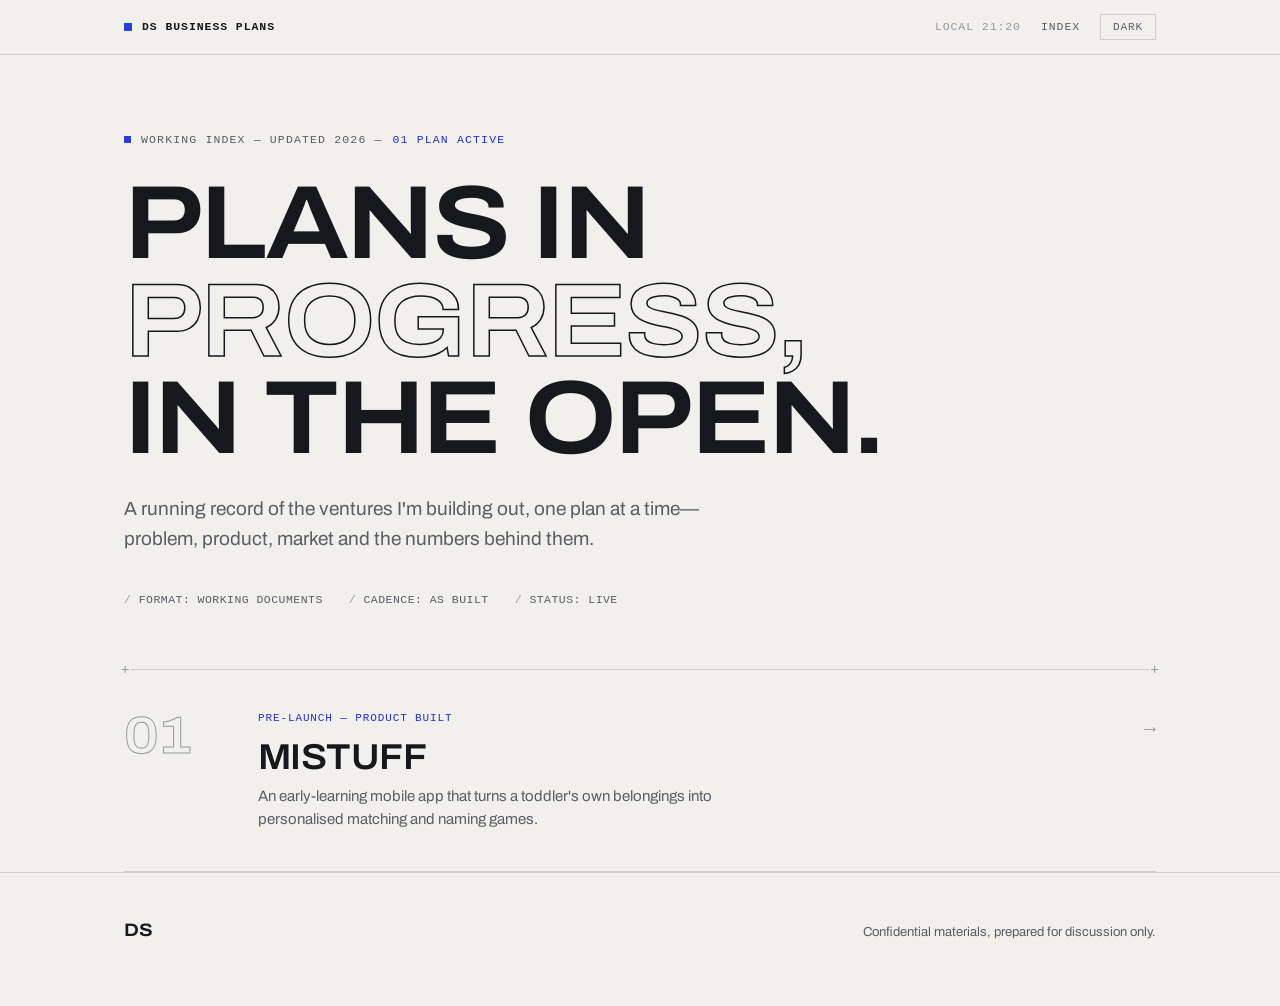
==== commit f5f92c7b: "Localise content to UK/Ireland English and update currency to euros - Convert all currency from USD " ====
--- a/index.html
+++ b/index.html
@@ -30,7 +30,7 @@
   <div class="doc-header">
     <div class="doc-id"><span class="dot"></span> Working index — updated 2026 — <em>01 plan active</em></div>
     <h1 class="title">Plans in <span class="ghost">progress,</span> in the open.</h1>
-    <p class="lede">A running record of the ventures I'm building out, one plan at a time — problem, product, market, and the numbers behind them.</p>
+    <p class="lede">A running record of the ventures I'm building out, one plan at a time—problem, product, market and the numbers behind them.</p>
     <div class="meta-row">
       <span>Format: working documents</span>
       <span>Cadence: as built</span>
@@ -44,7 +44,7 @@
       <span>
         <span class="status">Pre-launch — product built</span>
         <h2>miStuff</h2>
-        <p>An early-learning mobile app that turns a toddler's own belongings into personalized matching and naming games.</p>
+        <p>An early-learning mobile app that turns a toddler's own belongings into personalised matching and naming games.</p>
       </span>
       <span class="arrow" aria-hidden="true">→</span>
     </a>
--- a/assets/site.css
+++ b/assets/site.css
@@ -472,6 +472,35 @@
   color:var(--accent-text);display:block;margin-bottom:8px;
 }
 
+/* ---------- version switch / CTA buttons ---------- */
+.version-switch{
+  display:flex;flex-wrap:wrap;gap:12px;margin-top:34px;
+}
+.btn{
+  font-family:var(--font-mono);font-size:12.5px;letter-spacing:.06em;text-transform:uppercase;
+  display:inline-flex;align-items:center;gap:10px;
+  padding:14px 22px;text-decoration:none;cursor:pointer;
+  border:1px solid var(--line);color:var(--ink);background:var(--surface);
+  transition:background-color .18s ease,color .18s ease,border-color .18s ease;
+}
+.btn:hover{border-color:var(--accent);color:var(--accent-text);}
+.btn .arrow{transition:transform .18s ease;}
+.btn:hover .arrow{transform:translateX(4px);}
+.btn.primary{background:var(--accent);color:var(--accent-contrast);border-color:var(--accent);}
+.btn.primary:hover{background:var(--accent-text);border-color:var(--accent-text);color:var(--accent-contrast);}
+.btn.active{color:var(--accent-text);border-color:var(--accent);cursor:default;}
+.btn.active:hover{color:var(--accent-text);}
+
+.cta-panel{
+  border-top:2px solid var(--accent);margin-top:12px;padding-top:28px;
+  display:flex;flex-wrap:wrap;gap:20px 28px;align-items:center;justify-content:space-between;
+}
+.cta-panel p{margin:0;color:var(--muted);font-size:15px;max-width:56ch;}
+.cta-panel strong{
+  font-family:var(--font-mono);font-size:11px;letter-spacing:.08em;text-transform:uppercase;
+  color:var(--accent-text);display:block;margin-bottom:8px;
+}
+
 /* ---------- footer ---------- */
 footer.site-footer{border-top:1px solid var(--line);}
 footer.site-footer .wrap{
